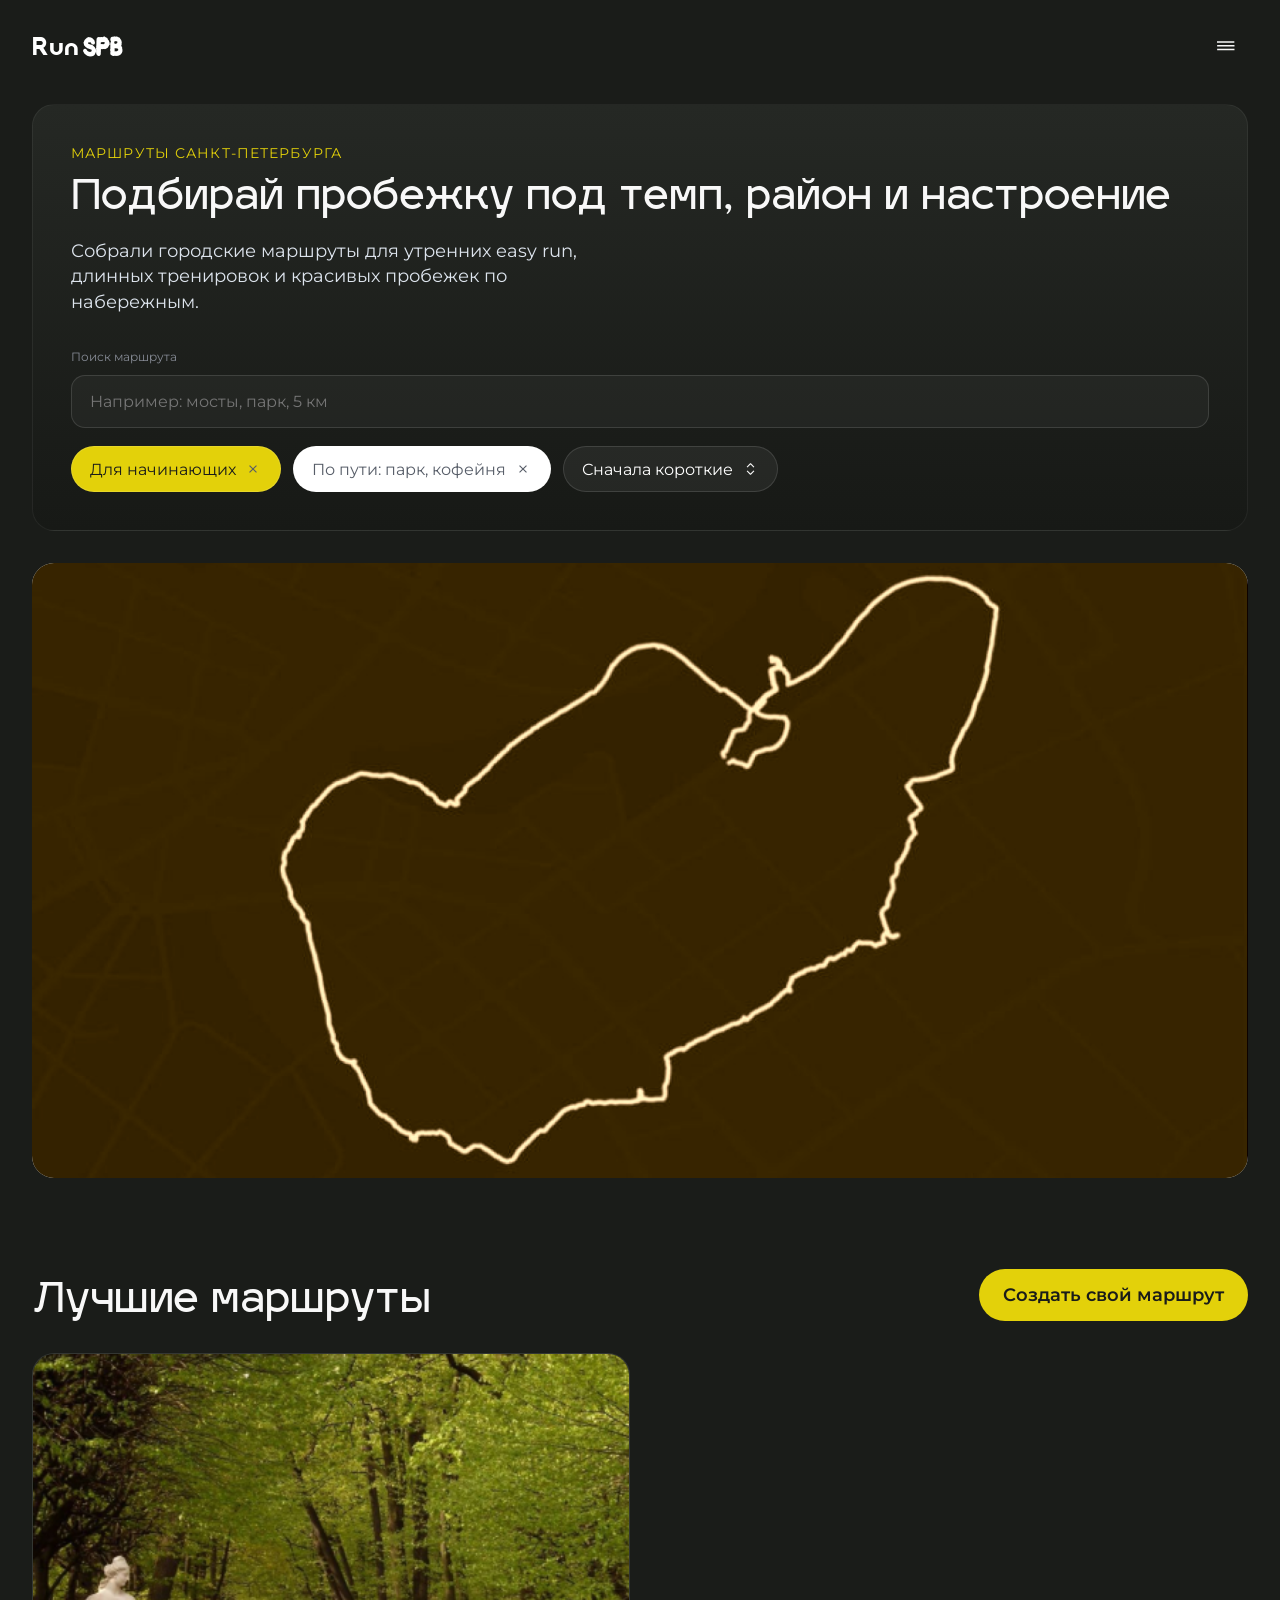
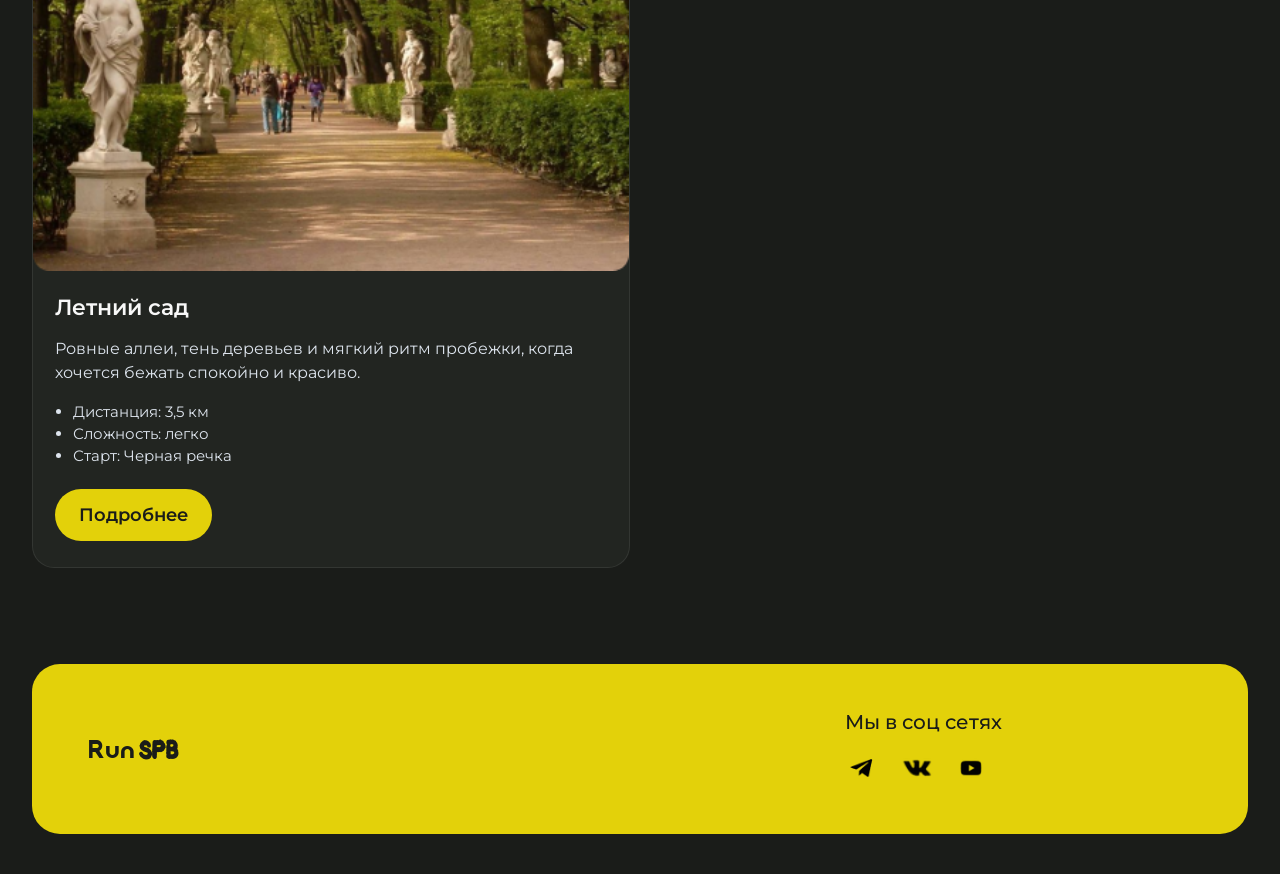
==== Маршрут/index.html @ f81e37ef "Initial static site setup" ====
﻿<!DOCTYPE html>
<html lang="ru">
<head>
  <meta charset="UTF-8">
  <meta http-equiv="X-UA-Compatible" content="IE=edge">
  <meta name="viewport" content="width=device-width, initial-scale=1.0">
  <link rel="stylesheet" href="./vars.css">
  <link rel="stylesheet" href="./style.css">
  <title>RunSPB - Маршруты</title>
</head>
<body>
  <div class="page-shell">
    <header class="site-header">
      <a class="brand brand-header" href="../Главная страница/page1.html" aria-label="На главную">
        <span class="brand-run">Run</span><span class="brand-spb">SPB</span>
      </a>

      <button class="burger-button" type="button" aria-label="Открыть меню" aria-expanded="false" aria-controls="mobile-menu">
        <img class="burger-icon" src="icon-burger0.svg" alt="">
      </button>

      <div class="mobile-menu" id="mobile-menu" hidden>
        <a class="mobile-menu-link" href="../Главная страница/page1.html">Главная</a>
        <a class="mobile-menu-link" href="../Страница входа/page2.html">Войти</a>
        <a class="mobile-menu-link mobile-menu-link-primary" href="../Страница входа/page2.html">Регистрация</a>
      </div>
    </header>

    <main class="page-content">
      <section class="hero">
        <div class="hero-card">
          <p class="hero-kicker">Маршруты Санкт-Петербурга</p>
          <h1 class="hero-title">Подбирай пробежку под темп, район и настроение</h1>
          <p class="hero-text">
            Собрали городские маршруты для утренних easy run, длинных тренировок и красивых пробежек по набережным.
          </p>

          <div class="filters-panel">
            <label class="search-field" for="route-search">
              <span class="search-label">Поиск маршрута</span>
              <input id="route-search" type="text" placeholder="Например: мосты, парк, 5 км">
            </label>

            <div class="filter-chip-list">
              <button class="filter-chip is-active" type="button" data-filter-group="distance" data-filter-value="short">
                Для начинающих
                <img class="chip-icon" src="icon-close-small1.svg" alt="">
              </button>
              <button class="filter-chip" type="button" data-filter-group="tag" data-filter-value="coffee">
                По пути: парк, кофейня
                <img class="chip-icon" src="icon-close-small0.svg" alt="">
              </button>
              <button class="sort-chip" type="button" id="sort-button">
                Сначала короткие
                <img class="sort-icon" src="icon-chevron-sort0.svg" alt="">
              </button>
            </div>
          </div>
        </div>

        <div class="hero-image-wrap">
          <img class="hero-image" src="image-380.png" alt="Маршрут на карте Санкт-Петербурга">
        </div>
      </section>

      <section class="routes-section" aria-labelledby="routes-title">
        <div class="section-head">
          <h2 class="section-title" id="routes-title">Лучшие маршруты</h2>
          <a class="create-route-button" href="../Страница входа/page2.html">Создать свой маршрут</a>
        </div>

        <div class="route-grid" id="route-grid">
          <article class="route-card" data-name="Мосты Северной Венеции" data-distance="10" data-distance-group="long" data-location="Петроградская" data-tag="bridges coffee sunrise" data-level="Повышенная">
            <img class="route-image" src="image-390.png" alt="Вид на мосты">
            <div class="route-body">
              <h3 class="route-name">Мосты Северной Венеции</h3>
              <p class="route-copy">Идеальный маршрут для бега с панорамами города, сменой рельефа и мостами как естественными интервалами.</p>
              <ul class="route-meta">
                <li>Дистанция: 10 км</li>
                <li>Сложность: повышенная</li>
                <li>Старт: Петроградская</li>
              </ul>
              <button class="route-button" type="button">Подробнее</button>
            </div>
          </article>

          <article class="route-card" data-name="Летний сад" data-distance="3.5" data-distance-group="short" data-location="Черная речка" data-tag="park coffee easy" data-level="Легко">
            <img class="route-image" src="image-400.png" alt="Аллея Летнего сада">
            <div class="route-body">
              <h3 class="route-name">Летний сад</h3>
              <p class="route-copy">Ровные аллеи, тень деревьев и мягкий ритм пробежки, когда хочется бежать спокойно и красиво.</p>
              <ul class="route-meta">
                <li>Дистанция: 3,5 км</li>
                <li>Сложность: легко</li>
                <li>Старт: Черная речка</li>
              </ul>
              <button class="route-button" type="button">Подробнее</button>
            </div>
          </article>

          <article class="route-card" data-name="Griboedov: от Спаса до Фонтанки" data-distance="7" data-distance-group="medium" data-location="Невский проспект" data-tag="city bridges architecture" data-level="Средняя">
            <img class="route-image" src="image-410.png" alt="Канал Грибоедова">
            <div class="route-body">
              <h3 class="route-name">Griboedov: от Спаса до Фонтанки</h3>
              <p class="route-copy">Динамичный городской бег вдоль канала, где почти на каждом повороте открывается новый архитектурный ракурс.</p>
              <ul class="route-meta">
                <li>Дистанция: 7 км</li>
                <li>Сложность: средняя</li>
                <li>Старт: Невский проспект</li>
              </ul>
              <button class="route-button" type="button">Подробнее</button>
            </div>
          </article>
        </div>

        <p class="empty-state" id="empty-state" hidden>Под эти фильтры маршрут пока не найден. Попробуй снять один из чипов.</p>
      </section>
    </main>

    <footer class="site-footer">
      <a class="brand brand-footer" href="../Главная страница/page1.html" aria-label="На главную">
        <span class="brand-run">Run</span><span class="brand-spb">SPB</span>
      </a>

      <div class="footer-social">
        <p class="footer-title">Мы в соц сетях</p>
        <div class="social-icons">
          <a class="social-link" href="https://t.me/" target="_blank" rel="noopener noreferrer" aria-label="Telegram">
            <img src="_81-e-9125-dfe-9-fe-6161-ba-1-aa-96-c-4876288-10.png" alt="">
          </a>
          <a class="social-link" href="https://vk.com/" target="_blank" rel="noopener noreferrer" aria-label="VK">
            <img src="f-74-dcd-9139-ebf-8-c-14-daf-235-cdf-026-c-7-c-10.png" alt="">
          </a>
          <a class="social-link" href="https://www.instagram.com/" target="_blank" rel="noopener noreferrer" aria-label="Instagram">
            <img src="image-10.png" alt="">
          </a>
        </div>
      </div>
    </footer>

    <div class="modal-overlay" id="modal-overlay" hidden></div>
    <section class="route-modal" id="route-modal" hidden aria-hidden="true" aria-labelledby="route-modal-title">
      <button class="modal-close" type="button" aria-label="Закрыть окно">&times;</button>
      <p class="modal-kicker">Детали маршрута</p>
      <h2 class="modal-title" id="route-modal-title">Маршрут</h2>
      <p class="modal-description" id="route-modal-description"></p>
      <ul class="modal-meta" id="route-modal-meta"></ul>
      <a class="modal-action" href="../Страница входа/page2.html">Сохранить маршрут в профиль</a>
    </section>
  </div>

  <script>
    const burgerButton = document.querySelector('.burger-button');
    const mobileMenu = document.getElementById('mobile-menu');
    const searchInput = document.getElementById('route-search');
    const filterChips = document.querySelectorAll('.filter-chip');
    const sortButton = document.getElementById('sort-button');
    const routeGrid = document.getElementById('route-grid');
    const routeCards = Array.from(document.querySelectorAll('.route-card'));
    const emptyState = document.getElementById('empty-state');
    const modalOverlay = document.getElementById('modal-overlay');
    const routeModal = document.getElementById('route-modal');
    const modalClose = document.querySelector('.modal-close');
    const modalTitle = document.getElementById('route-modal-title');
    const modalDescription = document.getElementById('route-modal-description');
    const modalMeta = document.getElementById('route-modal-meta');

    let sortAscending = true;

    function setMobileMenuState(isOpen) {
      burgerButton.setAttribute('aria-expanded', String(isOpen));
      mobileMenu.hidden = !isOpen;
      mobileMenu.classList.toggle('is-open', isOpen);
    }

    function applyFilters() {
      const query = searchInput.value.trim().toLowerCase();
      const activeFilters = Array.from(filterChips)
        .filter((chip) => chip.classList.contains('is-active'))
        .map((chip) => ({
          group: chip.dataset.filterGroup,
          value: chip.dataset.filterValue
        }));

      let visibleCount = 0;

      routeCards.forEach((card) => {
        const haystack = [
          card.dataset.name,
          card.dataset.location,
          card.dataset.tag,
          card.querySelector('.route-copy').textContent
        ].join(' ').toLowerCase();

        const matchesQuery = !query || haystack.includes(query);
        const matchesFilters = activeFilters.every((filter) => {
          if (filter.group === 'distance') {
            return card.dataset.distanceGroup === filter.value;
          }
          if (filter.group === 'tag') {
            return card.dataset.tag.includes(filter.value);
          }
          return true;
        });

        const isVisible = matchesQuery && matchesFilters;
        card.hidden = !isVisible;
        if (isVisible) visibleCount += 1;
      });

      emptyState.hidden = visibleCount !== 0;
    }

    function sortRoutes() {
      const sortedCards = routeCards
        .slice()
        .sort((a, b) => sortAscending
          ? Number(a.dataset.distance) - Number(b.dataset.distance)
          : Number(b.dataset.distance) - Number(a.dataset.distance));

      sortedCards.forEach((card) => routeGrid.appendChild(card));
      sortButton.firstChild.textContent = sortAscending ? 'Сначала длинные ' : 'Сначала короткие ';
      sortAscending = !sortAscending;
    }

    function openModal(card) {
      modalTitle.textContent = card.dataset.name;
      modalDescription.textContent = card.querySelector('.route-copy').textContent;
      modalMeta.innerHTML = '';

      [
        `Дистанция: ${card.dataset.distance} км`,
        `Сложность: ${card.dataset.level}`,
        `Старт: ${card.dataset.location}`
      ].forEach((text) => {
        const item = document.createElement('li');
        item.textContent = text;
        modalMeta.appendChild(item);
      });

      routeModal.hidden = false;
      routeModal.setAttribute('aria-hidden', 'false');
      modalOverlay.hidden = false;
      document.body.classList.add('modal-open');
    }

    function closeModal() {
      routeModal.hidden = true;
      routeModal.setAttribute('aria-hidden', 'true');
      modalOverlay.hidden = true;
      document.body.classList.remove('modal-open');
    }

    searchInput.addEventListener('input', applyFilters);

    filterChips.forEach((chip) => {
      chip.addEventListener('click', () => {
        chip.classList.toggle('is-active');
        applyFilters();
      });
    });

    sortButton.addEventListener('click', sortRoutes);

    routeCards.forEach((card) => {
      card.querySelector('.route-button').addEventListener('click', () => openModal(card));
    });

    modalClose.addEventListener('click', closeModal);
    modalOverlay.addEventListener('click', closeModal);

    burgerButton.addEventListener('click', () => {
      const isOpen = burgerButton.getAttribute('aria-expanded') === 'true';
      setMobileMenuState(!isOpen);
    });

    mobileMenu.querySelectorAll('a').forEach((link) => {
      link.addEventListener('click', () => setMobileMenuState(false));
    });

    document.addEventListener('keydown', (event) => {
      if (event.key === 'Escape') {
        closeModal();
        setMobileMenuState(false);
      }
    });

    applyFilters();
  </script>
</body>
</html>
---- Маршрут/vars.css ----
/* Figma Styles of your File */
@import url('https://fonts.googleapis.com/css2?family=Montserrat:wght@400;500;600&display=swap');
@import url('https://fonts.googleapis.com/css2?family=Roboto:wght@400&display=swap');
@font-face {
    font-family: 'IgraSans-Regular';
    src: url('fonts/IgraSans-Regular.otf') format('opentype');
    font-weight: 400;
    font-style: normal;
}
@font-face {
    font-family: 'StampRspkOne-Bold';
    src: url('fonts/StampRspkOne-Bold.otf') format('opentype');
    font-weight: 700;
    font-style: normal;
}
@font-face {
    font-family: 'Montserrat-Regular';
    src: url('fonts/Montserrat-Regular.ttf') format('truetype');
    font-weight: 400;
    font-style: normal;
}
@font-face {
    font-family: 'Roboto-Regular';
    src: url('fonts/Roboto-Regular.ttf') format('truetype');
    font-weight: 400;
    font-style: normal;
}
@font-face {
    font-family: 'Wattauchimma-Regular';
    src: url('fonts/Wattauchimma-Regular.ttf') format('truetype');
    font-weight: 400;
    font-style: normal;
}

@font-face {
    font-family: 'Montserrat-Medium';
    src: url('fonts/Montserrat-Medium.ttf') format('truetype');
    font-weight: 500;
    font-style: normal;
}

@font-face {
    font-family: 'Montserrat-SemiBold';
    src: url('fonts/Montserrat-SemiBold.ttf') format('truetype');
    font-weight: 600;
    font-style: normal;
}

:root {
  /* Colors */
  --black-100: #1a1c19;
  --black-70: #575d68;
  --black-50: #868b95;
  --black-30: #b8b9c0;
  --black-10: #e7e7e9;
  --black-5: #f3f3f4;
  --black-3: #f8f8f8;
  --yellow-1: #ad9f07;
  --yellow-2: #fdeb26;
  --yellow-3: #f8e72e;
  --yellow-4-main: #e3d10a;
  --yellow-5: #eadc3b;
  --yellow-6: #ddd479;
  --yellow-7: #f4f0c7;
  --system-error: #b21414;
  --system-warning: #eb7200;
  --system-success: #306918;

  /* Fonts */
  --h1-web-font-family: IgraSans-Regular, sans-serif;
  --h1-web-font-size: 60px;
  --h1-web-line-height: 60px;
  --h1-web-font-weight: 400;
  --h1-web-font-style: normal;
  --h2-web-font-family: IgraSans-Regular, sans-serif;
  --h2-web-font-size: 40px;
  --h2-web-line-height: 44px;
  --h2-web-font-weight: 400;
  --h2-web-font-style: normal;
  --h3-web-font-family: IgraSans-Regular, sans-serif;
  --h3-web-font-size: 28px;
  --h3-web-line-height: 36px;
  --h3-web-font-weight: 400;
  --h3-web-font-style: normal;
  --text-large-web-font-family: Montserrat-SemiBold, sans-serif;
  --text-large-web-font-size: 18px;
  --text-large-web-line-height: 28px;
  --text-large-web-font-weight: 600;
  --text-large-web-font-style: normal;
  --text-medium-web-font-family: Montserrat-Medium, sans-serif;
  --text-medium-web-font-size: 16px;
  --text-medium-web-line-height: 24px;
  --text-medium-web-font-weight: 500;
  --text-medium-web-font-style: normal;
  --text-small-web-font-family: Montserrat-Regular, sans-serif;
  --text-small-web-font-size: 14px;
  --text-small-web-line-height: 20px;
  --text-small-web-font-weight: 400;
  --text-small-web-font-style: normal;

  /* Effects */
}
/* Figma Color Variables of your File */
---- Маршрут/style.css ----
﻿html {
  scroll-behavior: smooth;
}

* {
  box-sizing: border-box;
}

body {
  margin: 0;
  background: #1a1c19;
  color: #f8f8f8;
  font-family: "Montserrat", sans-serif;
}

a {
  color: inherit;
  text-decoration: none;
}

button,
input {
  font: inherit;
}

button {
  border: 0;
  background: none;
  cursor: pointer;
}

.page-shell {
  min-height: 100vh;
  padding: clamp(18px, 2vw, 24px) clamp(16px, 2.5vw, 32px) clamp(30px, 4vw, 40px);
}

.site-header,
.site-footer {
  max-width: 1300px;
  margin: 0 auto;
}

.site-header {
  position: relative;
  display: flex;
  flex-wrap: wrap;
  align-items: center;
  justify-content: space-between;
  gap: 24px;
}

.brand {
  display: inline-flex;
  align-items: baseline;
  gap: 4px;
  white-space: nowrap;
}

.brand-run {
  font-family: "Wattauchimma-Regular", sans-serif;
  font-size: clamp(30px, 2.2vw, 38px);
}

.brand-spb {
  font-family: "StampRspkOne-Bold", sans-serif;
  font-size: clamp(24px, 1.8vw, 30px);
  font-weight: 700;
}

.brand-header {
  color: #ffffff;
}

.brand-footer {
  color: #1a1c19;
}

.burger-button {
  display: inline-flex;
  width: 44px;
  height: 44px;
  align-items: center;
  justify-content: center;
  margin-left: auto;
}

.burger-icon {
  width: 18px;
  height: 10px;
}

.mobile-menu {
  position: absolute;
  top: 56px;
  right: 0;
  width: 240px;
  padding: 16px;
  border-radius: 18px;
  background: rgba(26, 28, 25, 0.96);
  border: 1px solid rgba(227, 209, 10, 0.25);
  display: flex;
  flex-direction: column;
  gap: 10px;
  z-index: 10;
}

.mobile-menu[hidden] {
  display: none !important;
}

.mobile-menu.is-open {
  display: flex;
}

.mobile-menu-link {
  padding: 10px 12px;
  border-radius: 10px;
}

.mobile-menu-link:hover,
.mobile-menu-link:focus-visible {
  background: rgba(227, 209, 10, 0.15);
}

.mobile-menu-link-primary {
  background: #e3d10a;
  color: #1a1c19;
}

.page-content {
  max-width: 1300px;
  margin: 48px auto 0;
}

.hero {
  display: grid;
  grid-template-columns: 1.05fr 0.95fr;
  gap: 32px;
  align-items: stretch;
}

.hero-card,
.hero-image-wrap,
.route-card,
.route-modal {
  border-radius: 22px;
  min-width: 0;
}

.hero-card {
  padding: 38px;
  background: linear-gradient(180deg, #252824 0%, #171916 100%);
  border: 1px solid rgba(255, 255, 255, 0.06);
}

.hero-kicker,
.modal-kicker {
  margin: 0;
  color: #e3d10a;
  font-size: 14px;
  line-height: 20px;
  letter-spacing: 0.08em;
  text-transform: uppercase;
}

.hero-title,
.section-title,
.modal-title {
  margin: 14px 0 0;
  font-family: "IgraSans-Regular", sans-serif;
  font-size: clamp(34px, 3.2vw, 44px);
  line-height: clamp(38px, 3.4vw, 48px);
  font-weight: 400;
  max-width: 100%;
}

.hero-text {
  margin: 18px 0 0;
  max-width: 560px;
  color: #dde4ed;
  font-size: clamp(16px, 1.5vw, 18px);
  line-height: clamp(24px, 2vw, 28px);
  overflow-wrap: anywhere;
}

.filters-panel {
  margin-top: 34px;
}

.search-field {
  display: block;
}

.search-label {
  display: block;
  margin-bottom: 10px;
  color: #868b95;
  font-size: 12px;
  line-height: 16px;
}

.search-field input {
  width: 100%;
  padding: 16px 18px;
  border-radius: 14px;
  border: 1px solid rgba(255, 255, 255, 0.12);
  background: rgba(255, 255, 255, 0.04);
  color: #ffffff;
  outline: none;
}

.search-field input:focus {
  border-color: #e3d10a;
}

.filter-chip-list {
  display: flex;
  flex-wrap: wrap;
  gap: 12px;
  margin-top: 18px;
}

.filter-chip,
.sort-chip,
.route-button,
.create-route-button,
.modal-action {
  display: inline-flex;
  align-items: center;
  justify-content: center;
  gap: 8px;
  transition: transform 0.2s ease, box-shadow 0.2s ease, background 0.2s ease;
}

.filter-chip,
.sort-chip {
  min-height: 46px;
  padding: 10px 18px;
  border-radius: 999px;
  border: 1px solid rgba(255, 255, 255, 0.12);
  background: #ffffff;
  color: #575d68;
}

.filter-chip.is-active {
  background: #e3d10a;
  color: #1a1c19;
}

.sort-chip {
  background: rgba(255, 255, 255, 0.06);
  color: #ffffff;
}

.chip-icon,
.sort-icon {
  width: 18px;
  height: 18px;
  object-fit: contain;
}

.hero-image-wrap {
  overflow: hidden;
  min-height: 100%;
  background: #edf1f6;
}

.hero-image {
  width: 100%;
  height: 100%;
  object-fit: cover;
  display: block;
}

.routes-section {
  margin-top: 88px;
}

.section-head {
  display: flex;
  align-items: center;
  justify-content: space-between;
  gap: 24px;
}

.create-route-button,
.route-button,
.modal-action {
  min-height: 52px;
  padding: 12px 24px;
  border-radius: 999px;
  background: #e3d10a;
  color: #1a1c19;
  font-size: 18px;
  line-height: 28px;
  font-weight: 600;
}

.route-grid {
  display: grid;
  grid-template-columns: repeat(3, minmax(0, 1fr));
  gap: 20px;
  margin-top: 30px;
}

.route-card {
  overflow: hidden;
  background: #222521;
  border: 1px solid rgba(255, 255, 255, 0.08);
}

.route-image {
  width: 100%;
  aspect-ratio: 420 / 364;
  object-fit: cover;
  display: block;
}

.route-body {
  padding: 22px 22px 26px;
}

.route-name {
  margin: 0;
  font-size: 22px;
  line-height: 30px;
  font-weight: 600;
}

.route-copy {
  margin: 14px 0 0;
  color: #dde4ed;
  font-size: 16px;
  line-height: 24px;
}

.route-meta,
.modal-meta {
  margin: 16px 0 0;
  padding-left: 18px;
  color: #dde4ed;
  font-size: 15px;
  line-height: 22px;
}

.route-button {
  margin-top: 22px;
}

.empty-state {
  margin-top: 22px;
  color: #dde4ed;
}

.site-footer {
  display: grid;
  grid-template-columns: minmax(180px, 1fr) minmax(260px, 1fr);
  gap: 28px;
  align-items: center;
  margin-top: 96px;
  padding: 44px 56px;
  border-radius: 28px;
  background: #e3d10a;
  color: #1a1c19;
}

.footer-social {
  display: flex;
  flex-direction: column;
  gap: 14px;
  justify-self: center;
}

.footer-title {
  margin: 0;
  font-size: 20px;
  line-height: 28px;
  font-weight: 500;
}

.footer-link {
  font-size: 14px;
  line-height: 20px;
}

.social-icons {
  display: flex;
  gap: 18px;
}

.social-link img {
  width: 36px;
  height: 36px;
  object-fit: contain;
}

.modal-overlay {
  position: fixed;
  inset: 0;
  background: rgba(0, 0, 0, 0.62);
  z-index: 20;
}

.route-modal {
  position: fixed;
  top: 50%;
  left: 50%;
  z-index: 21;
  width: min(520px, calc(100vw - 32px));
  padding: 28px;
  transform: translate(-50%, -50%);
  background: #edf1f6;
  color: #1a1c19;
}

.modal-close {
  position: absolute;
  top: 14px;
  right: 16px;
  font-size: 30px;
  color: #1a1c19;
}

.modal-description {
  margin: 16px 0 0;
  color: #3b4038;
  font-size: 16px;
  line-height: 24px;
}

.modal-meta {
  color: #1a1c19;
}

.modal-action {
  margin-top: 20px;
}

.filter-chip:hover,
.filter-chip:focus-visible,
.sort-chip:hover,
.sort-chip:focus-visible,
.route-button:hover,
.route-button:focus-visible,
.create-route-button:hover,
.create-route-button:focus-visible,
.modal-action:hover,
.modal-action:focus-visible {
  transform: translateY(-2px);
  box-shadow: 0 12px 26px rgba(227, 209, 10, 0.22);
}

.modal-open {
  overflow: hidden;
}

@media (max-width: 1100px) {
  .burger-button {
    display: inline-flex;
  }

  .hero,
  .route-grid,
  .site-footer {
    grid-template-columns: 1fr;
  }

  .section-head {
    align-items: flex-start;
    flex-direction: column;
  }
}

@media (max-width: 1280px) {
  .page-content {
    margin-top: 36px;
  }

  .hero {
    grid-template-columns: 1fr;
  }

  .route-grid {
    grid-template-columns: repeat(2, minmax(0, 1fr));
  }
}

@media (max-width: 700px) {
  .page-shell {
    padding: 18px 16px 30px;
  }

  .site-header {
    gap: 12px;
  }

  .hero-card,
  .site-footer,
  .route-body,
  .route-modal {
    padding-left: 18px;
    padding-right: 18px;
  }

  .footer-social {
    justify-self: start;
  }

  .hero-title,
  .section-title,
  .modal-title {
    font-size: 34px;
    line-height: 38px;
  }

  .hero-text {
    font-size: 16px;
    line-height: 24px;
  }

  .filter-chip-list {
    flex-direction: column;
    align-items: stretch;
  }

  .filter-chip,
  .sort-chip,
  .create-route-button,
  .route-button,
  .modal-action {
    width: 100%;
  }

  .route-grid {
    grid-template-columns: 1fr;
    gap: 16px;
  }

  .route-name {
    font-size: 20px;
    line-height: 26px;
  }

  .route-copy,
  .route-meta,
  .modal-description,
  .modal-meta {
    font-size: 15px;
    line-height: 22px;
  }

  .mobile-menu {
    width: min(240px, calc(100vw - 32px));
  }
}

@media (max-width: 480px) {
  .hero-title,
  .hero-text {
    max-width: 100%;
    word-break: break-word;
  }

  .page-shell {
    padding: 14px 12px 24px;
  }

  .hero-card,
  .site-footer,
  .route-body,
  .route-modal {
    padding-left: 16px;
    padding-right: 16px;
  }

  .page-content {
    margin-top: 28px;
  }

  .hero {
    gap: 20px;
  }

  .hero-title,
  .section-title,
  .modal-title {
    font-size: 28px;
    line-height: 32px;
    overflow-wrap: anywhere;
  }

  .hero-text,
  .route-copy,
  .route-meta,
  .modal-description,
  .modal-meta {
    font-size: 14px;
    line-height: 20px;
  }

  .route-name {
    font-size: 18px;
    line-height: 24px;
  }

  .filter-chip,
  .sort-chip,
  .create-route-button,
  .route-button,
  .modal-action {
    min-height: 48px;
    padding-left: 16px;
    padding-right: 16px;
    font-size: 16px;
    line-height: 24px;
  }

  .mobile-menu {
    top: 52px;
    width: min(220px, calc(100vw - 24px));
  }
}
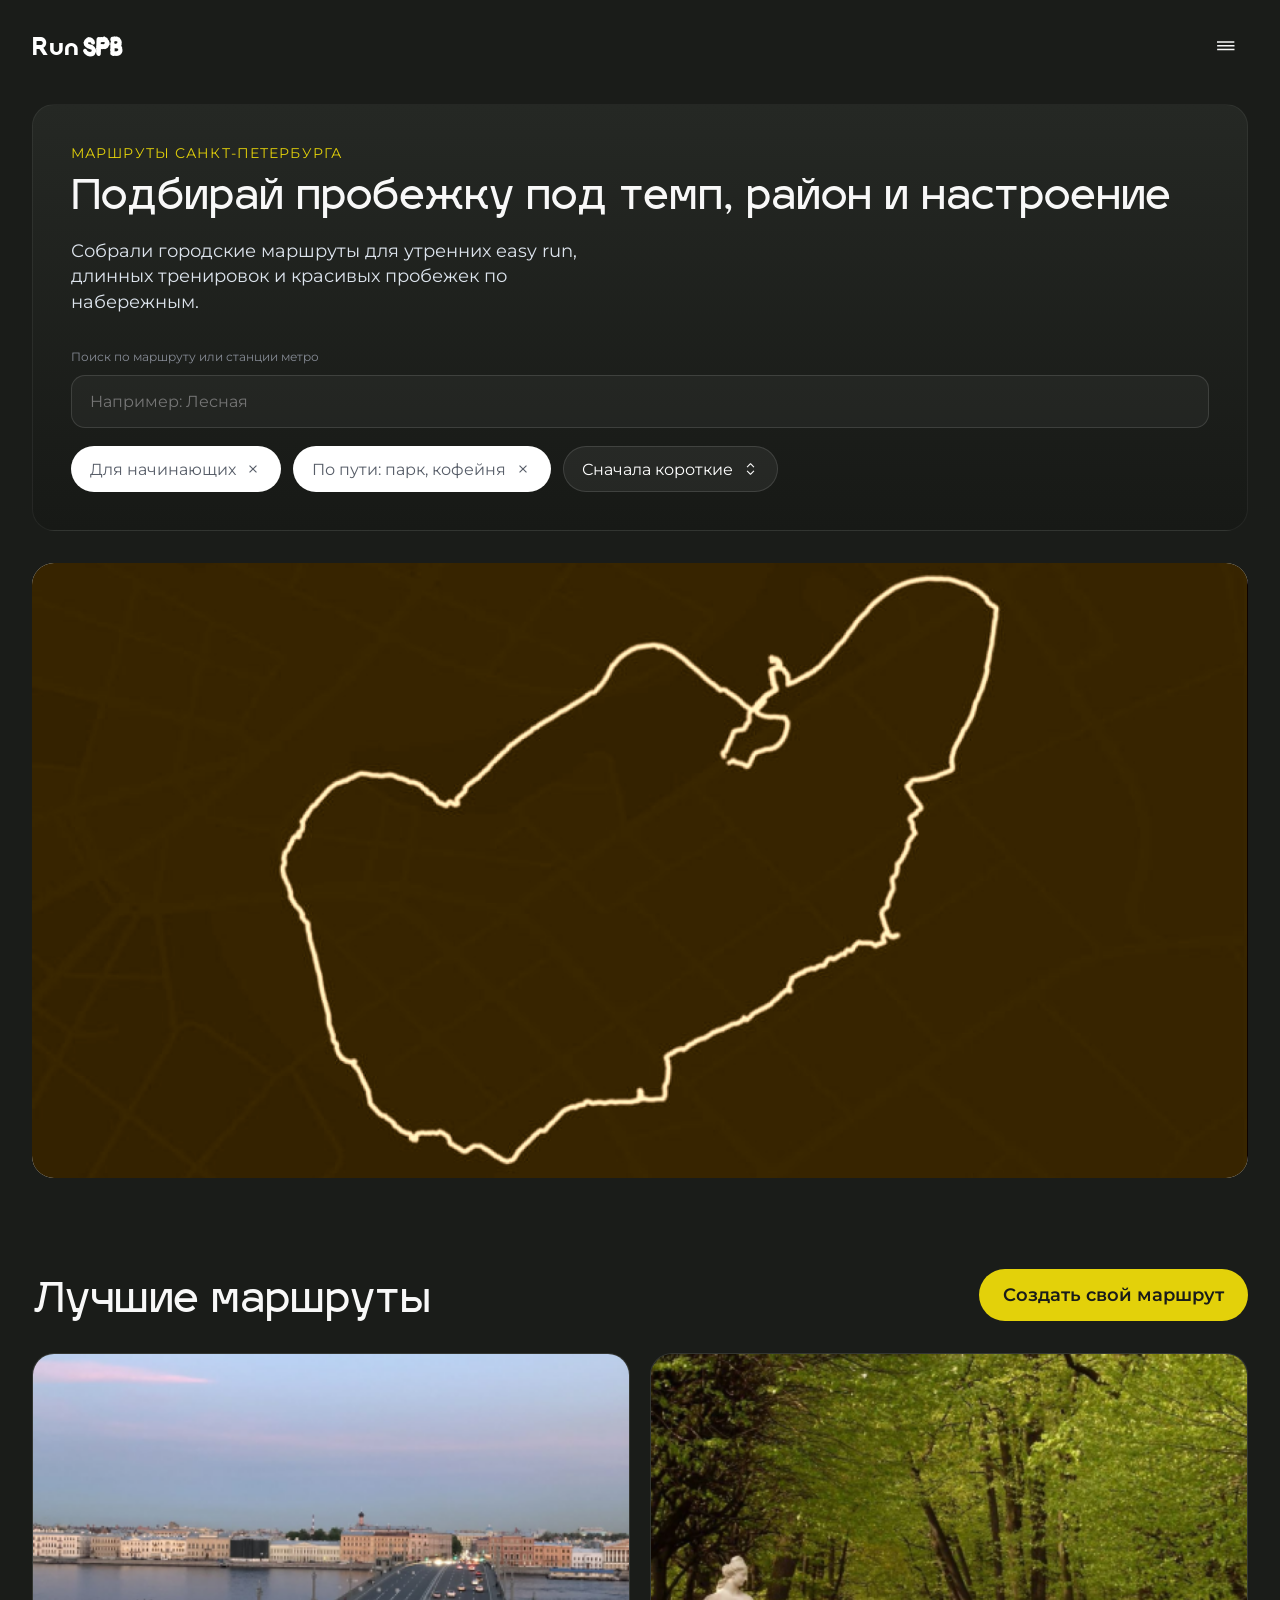
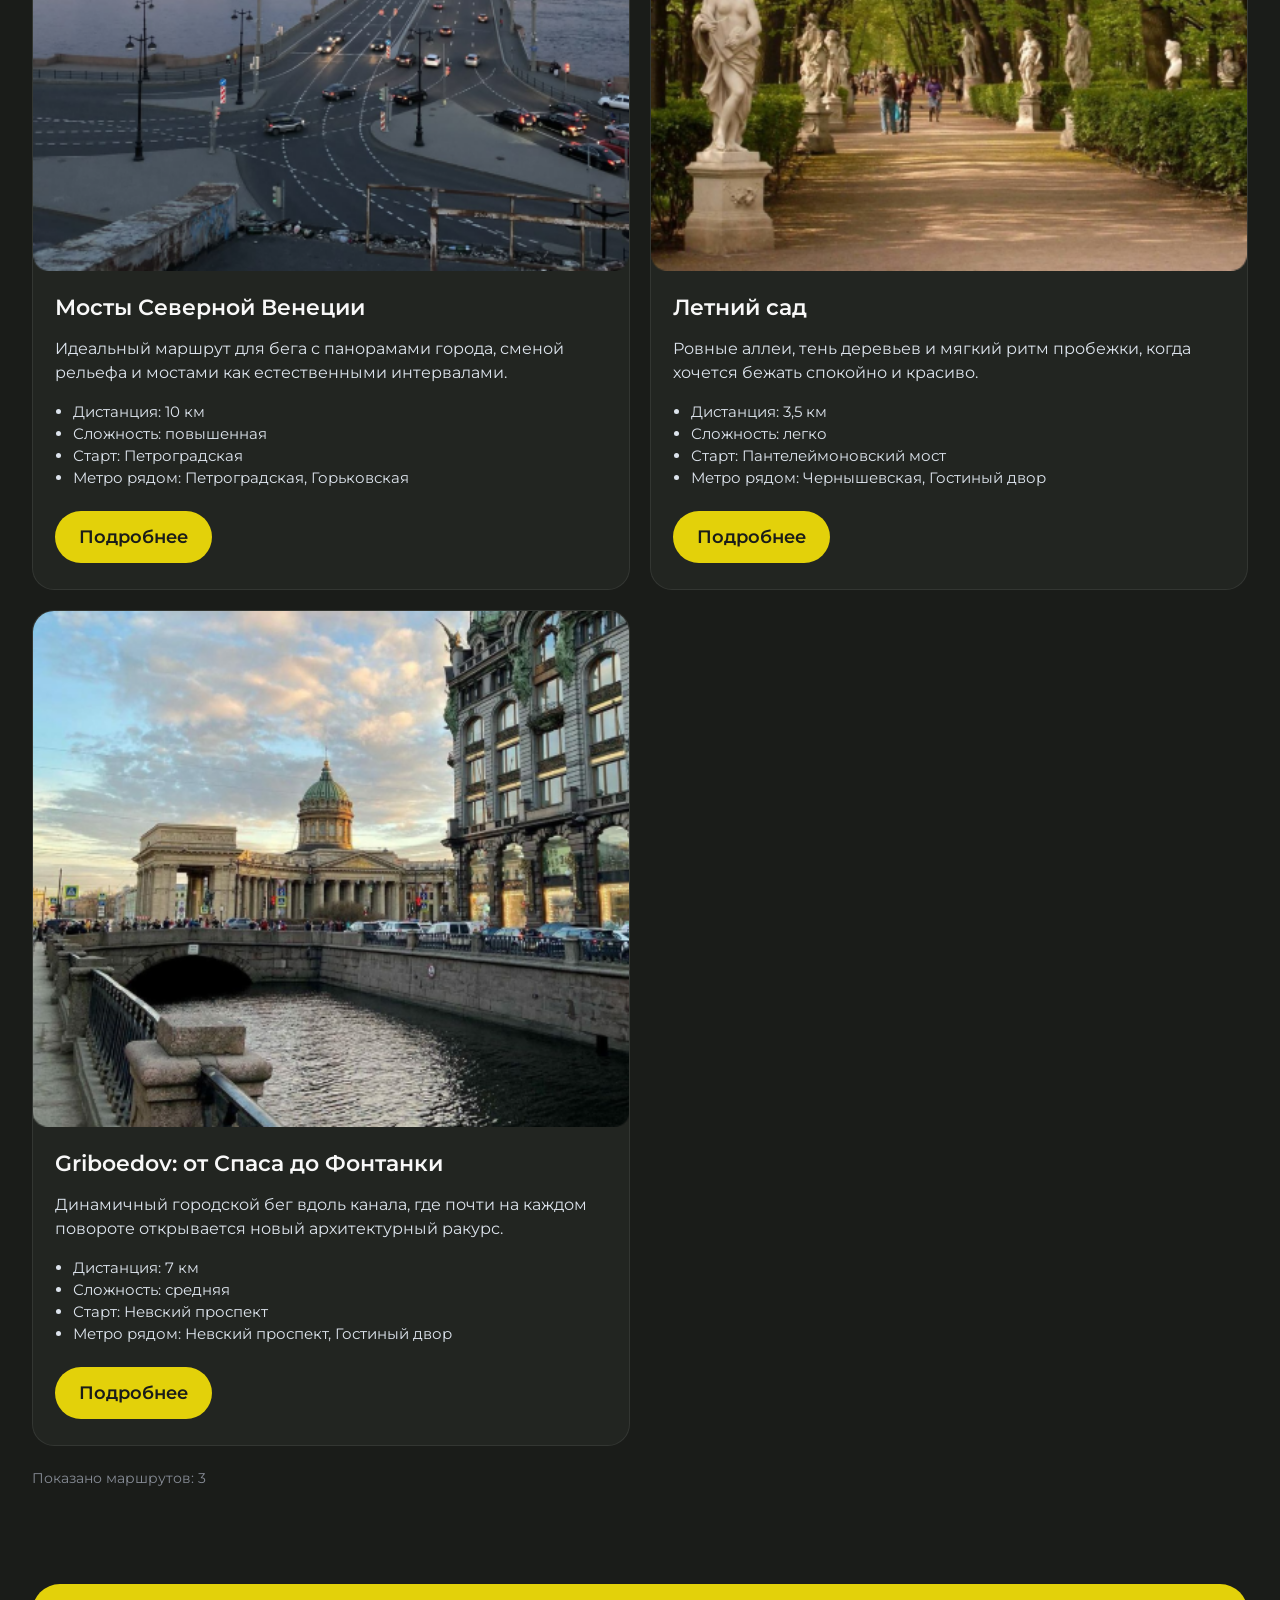
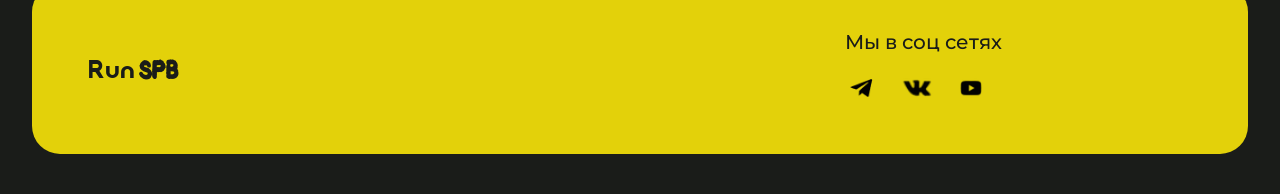
==== commit 4008bb6f: "Add metro search and mobile-ready user profile" ====
--- a/Маршрут/index.html
+++ b/Маршрут/index.html
@@ -13,8 +13,8 @@
     <header class="site-header">
       <a class="brand brand-header" href="../Главная страница/page1.html" aria-label="На главную">
         <span class="brand-run">Run</span><span class="brand-spb">SPB</span>
-      </a>
-
+      </a>
+
       <button class="burger-button" type="button" aria-label="Открыть меню" aria-expanded="false" aria-controls="mobile-menu">
         <img class="burger-icon" src="icon-burger0.svg" alt="">
       </button>
@@ -37,12 +37,12 @@
 
           <div class="filters-panel">
             <label class="search-field" for="route-search">
-              <span class="search-label">Поиск маршрута</span>
-              <input id="route-search" type="text" placeholder="Например: мосты, парк, 5 км">
+              <span class="search-label">Поиск по маршруту или станции метро</span>
+              <input id="route-search" type="text" placeholder="Например: Лесная">
             </label>
 
             <div class="filter-chip-list">
-              <button class="filter-chip is-active" type="button" data-filter-group="distance" data-filter-value="short">
+              <button class="filter-chip" type="button" data-filter-group="distance" data-filter-value="short">
                 Для начинающих
                 <img class="chip-icon" src="icon-close-small1.svg" alt="">
               </button>
@@ -70,7 +70,7 @@
         </div>
 
         <div class="route-grid" id="route-grid">
-          <article class="route-card" data-name="Мосты Северной Венеции" data-distance="10" data-distance-group="long" data-location="Петроградская" data-tag="bridges coffee sunrise" data-level="Повышенная">
+          <article class="route-card" data-route-id="bridges-north-venice" data-name="Мосты Северной Венеции" data-distance="10" data-distance-group="long" data-location="Петроградская" data-metro="Петроградская Горьковская Спортивная" data-tag="bridges coffee sunrise" data-level="Повышенная">
             <img class="route-image" src="image-390.png" alt="Вид на мосты">
             <div class="route-body">
               <h3 class="route-name">Мосты Северной Венеции</h3>
@@ -79,12 +79,13 @@
                 <li>Дистанция: 10 км</li>
                 <li>Сложность: повышенная</li>
                 <li>Старт: Петроградская</li>
+                <li>Метро рядом: Петроградская, Горьковская</li>
               </ul>
               <button class="route-button" type="button">Подробнее</button>
             </div>
           </article>
 
-          <article class="route-card" data-name="Летний сад" data-distance="3.5" data-distance-group="short" data-location="Черная речка" data-tag="park coffee easy" data-level="Легко">
+          <article class="route-card" data-route-id="summer-garden" data-name="Летний сад" data-distance="3.5" data-distance-group="short" data-location="Пантелеймоновский мост" data-metro="Чернышевская Гостиный двор Невский проспект" data-tag="park coffee easy" data-level="Легко">
             <img class="route-image" src="image-400.png" alt="Аллея Летнего сада">
             <div class="route-body">
               <h3 class="route-name">Летний сад</h3>
@@ -92,13 +93,14 @@
               <ul class="route-meta">
                 <li>Дистанция: 3,5 км</li>
                 <li>Сложность: легко</li>
-                <li>Старт: Черная речка</li>
+                <li>Старт: Пантелеймоновский мост</li>
+                <li>Метро рядом: Чернышевская, Гостиный двор</li>
               </ul>
               <button class="route-button" type="button">Подробнее</button>
             </div>
           </article>
 
-          <article class="route-card" data-name="Griboedov: от Спаса до Фонтанки" data-distance="7" data-distance-group="medium" data-location="Невский проспект" data-tag="city bridges architecture" data-level="Средняя">
+          <article class="route-card" data-route-id="griboedov-route" data-name="Griboedov: от Спаса до Фонтанки" data-distance="7" data-distance-group="medium" data-location="Невский проспект" data-metro="Невский проспект Гостиный двор Сенная площадь" data-tag="city bridges architecture" data-level="Средняя">
             <img class="route-image" src="image-410.png" alt="Канал Грибоедова">
             <div class="route-body">
               <h3 class="route-name">Griboedov: от Спаса до Фонтанки</h3>
@@ -107,13 +109,15 @@
                 <li>Дистанция: 7 км</li>
                 <li>Сложность: средняя</li>
                 <li>Старт: Невский проспект</li>
+                <li>Метро рядом: Невский проспект, Гостиный двор</li>
               </ul>
               <button class="route-button" type="button">Подробнее</button>
             </div>
           </article>
         </div>
 
-        <p class="empty-state" id="empty-state" hidden>Под эти фильтры маршрут пока не найден. Попробуй снять один из чипов.</p>
+        <p class="results-state" id="results-state">Показано маршрутов: 3</p>
+        <p class="empty-state" id="empty-state" hidden>По вашему запросу ничего не найдено.</p>
       </section>
     </main>
 
@@ -145,11 +149,13 @@
       <h2 class="modal-title" id="route-modal-title">Маршрут</h2>
       <p class="modal-description" id="route-modal-description"></p>
       <ul class="modal-meta" id="route-modal-meta"></ul>
-      <a class="modal-action" href="../Страница входа/page2.html">Сохранить маршрут в профиль</a>
+      <button class="modal-action" id="save-route-button" type="button">Сохранить маршрут в профиль</button>
+      <a class="modal-secondary-action" href="../Профиль/profile.html">Открыть профиль</a>
     </section>
   </div>
 
   <script>
+    const PROFILE_STORAGE_KEY = 'runspb-user-profile';
     const burgerButton = document.querySelector('.burger-button');
     const mobileMenu = document.getElementById('mobile-menu');
     const searchInput = document.getElementById('route-search');
@@ -157,6 +163,7 @@
     const sortButton = document.getElementById('sort-button');
     const routeGrid = document.getElementById('route-grid');
     const routeCards = Array.from(document.querySelectorAll('.route-card'));
+    const resultsState = document.getElementById('results-state');
     const emptyState = document.getElementById('empty-state');
     const modalOverlay = document.getElementById('modal-overlay');
     const routeModal = document.getElementById('route-modal');
@@ -164,8 +171,39 @@
     const modalTitle = document.getElementById('route-modal-title');
     const modalDescription = document.getElementById('route-modal-description');
     const modalMeta = document.getElementById('route-modal-meta');
+    const saveRouteButton = document.getElementById('save-route-button');
 
     let sortAscending = true;
+    let activeRouteCard = null;
+
+    function readProfile() {
+      try {
+        const rawProfile = localStorage.getItem(PROFILE_STORAGE_KEY);
+        return rawProfile ? JSON.parse(rawProfile) : null;
+      } catch (error) {
+        return null;
+      }
+    }
+
+    function saveProfile(profile) {
+      localStorage.setItem(PROFILE_STORAGE_KEY, JSON.stringify(profile));
+    }
+
+    function getResultsLabel(count, query) {
+      if (count === 0) {
+        return query
+          ? `По запросу «${query}» ничего не найдено`
+          : 'По вашему запросу ничего не найдено';
+      }
+
+      if (query) {
+        return count === 1
+          ? `По запросу «${query}» найден 1 маршрут`
+          : `По запросу «${query}» найдено маршрутов: ${count}`;
+      }
+
+      return `Показано маршрутов: ${count}`;
+    }
 
     function setMobileMenuState(isOpen) {
       burgerButton.setAttribute('aria-expanded', String(isOpen));
@@ -188,6 +226,7 @@
         const haystack = [
           card.dataset.name,
           card.dataset.location,
+          card.dataset.metro,
           card.dataset.tag,
           card.querySelector('.route-copy').textContent
         ].join(' ').toLowerCase();
@@ -208,7 +247,12 @@
         if (isVisible) visibleCount += 1;
       });
 
+      emptyState.textContent = query
+        ? 'По вашему запросу ничего не найдено.'
+        : 'Под такие фильтры маршруты пока не найдены.';
       emptyState.hidden = visibleCount !== 0;
+      resultsState.textContent = getResultsLabel(visibleCount, searchInput.value.trim());
+      resultsState.hidden = visibleCount === 0;
     }
 
     function sortRoutes() {
@@ -224,14 +268,22 @@
     }
 
     function openModal(card) {
+      activeRouteCard = card;
+      const profile = readProfile();
+      const savedRoutes = profile && Array.isArray(profile.savedRoutes) ? profile.savedRoutes : [];
+
       modalTitle.textContent = card.dataset.name;
       modalDescription.textContent = card.querySelector('.route-copy').textContent;
       modalMeta.innerHTML = '';
+      saveRouteButton.textContent = savedRoutes.some((route) => route.id === card.dataset.routeId)
+        ? 'Маршрут уже в профиле'
+        : 'Сохранить маршрут в профиль';
 
       [
         `Дистанция: ${card.dataset.distance} км`,
         `Сложность: ${card.dataset.level}`,
-        `Старт: ${card.dataset.location}`
+        `Старт: ${card.dataset.location}`,
+        `Метро рядом: ${card.dataset.metro}`
       ].forEach((text) => {
         const item = document.createElement('li');
         item.textContent = text;
@@ -245,10 +297,41 @@
     }
 
     function closeModal() {
+      activeRouteCard = null;
       routeModal.hidden = true;
       routeModal.setAttribute('aria-hidden', 'true');
       modalOverlay.hidden = true;
       document.body.classList.remove('modal-open');
+    }
+
+    function saveRouteToProfile() {
+      if (!activeRouteCard) {
+        return;
+      }
+
+      const profile = readProfile();
+      if (!profile) {
+        window.location.href = '../Страница входа/page2.html';
+        return;
+      }
+
+      const savedRoutes = Array.isArray(profile.savedRoutes) ? profile.savedRoutes : [];
+      const routeId = activeRouteCard.dataset.routeId;
+
+      if (!savedRoutes.some((route) => route.id === routeId)) {
+        savedRoutes.push({
+          id: routeId,
+          name: activeRouteCard.dataset.name,
+          distance: activeRouteCard.dataset.distance,
+          level: activeRouteCard.dataset.level,
+          location: activeRouteCard.dataset.location,
+          metro: activeRouteCard.dataset.metro
+        });
+      }
+
+      profile.savedRoutes = savedRoutes;
+      saveProfile(profile);
+      saveRouteButton.textContent = 'Маршрут сохранён';
     }
 
     searchInput.addEventListener('input', applyFilters);
@@ -268,6 +351,7 @@
 
     modalClose.addEventListener('click', closeModal);
     modalOverlay.addEventListener('click', closeModal);
+    saveRouteButton.addEventListener('click', saveRouteToProfile);
 
     burgerButton.addEventListener('click', () => {
       const isOpen = burgerButton.getAttribute('aria-expanded') === 'true';
@@ -289,5 +373,5 @@
   </script>
 </body>
 </html>
-
-
+
+
--- a/Маршрут/style.css
+++ b/Маршрут/style.css
@@ -349,7 +349,18 @@
 
 .empty-state {
   margin-top: 22px;
+  padding: 18px 20px;
+  border-radius: 18px;
+  background: rgba(255, 255, 255, 0.04);
+  border: 1px solid rgba(255, 255, 255, 0.08);
   color: #dde4ed;
+}
+
+.results-state {
+  margin: 22px 0 0;
+  color: #868b95;
+  font-size: 14px;
+  line-height: 20px;
 }
 
 .site-footer {
@@ -434,6 +445,14 @@
 
 .modal-action {
   margin-top: 20px;
+}
+
+.modal-secondary-action {
+  display: inline-flex;
+  margin-top: 14px;
+  color: #3b4038;
+  font-size: 14px;
+  line-height: 20px;
 }
 
 .filter-chip:hover,
@@ -544,7 +563,8 @@
   .route-copy,
   .route-meta,
   .modal-description,
-  .modal-meta {
+  .modal-meta,
+  .empty-state {
     font-size: 15px;
     line-height: 22px;
   }
@@ -620,4 +640,4 @@
     width: min(220px, calc(100vw - 24px));
   }
 }
-
+
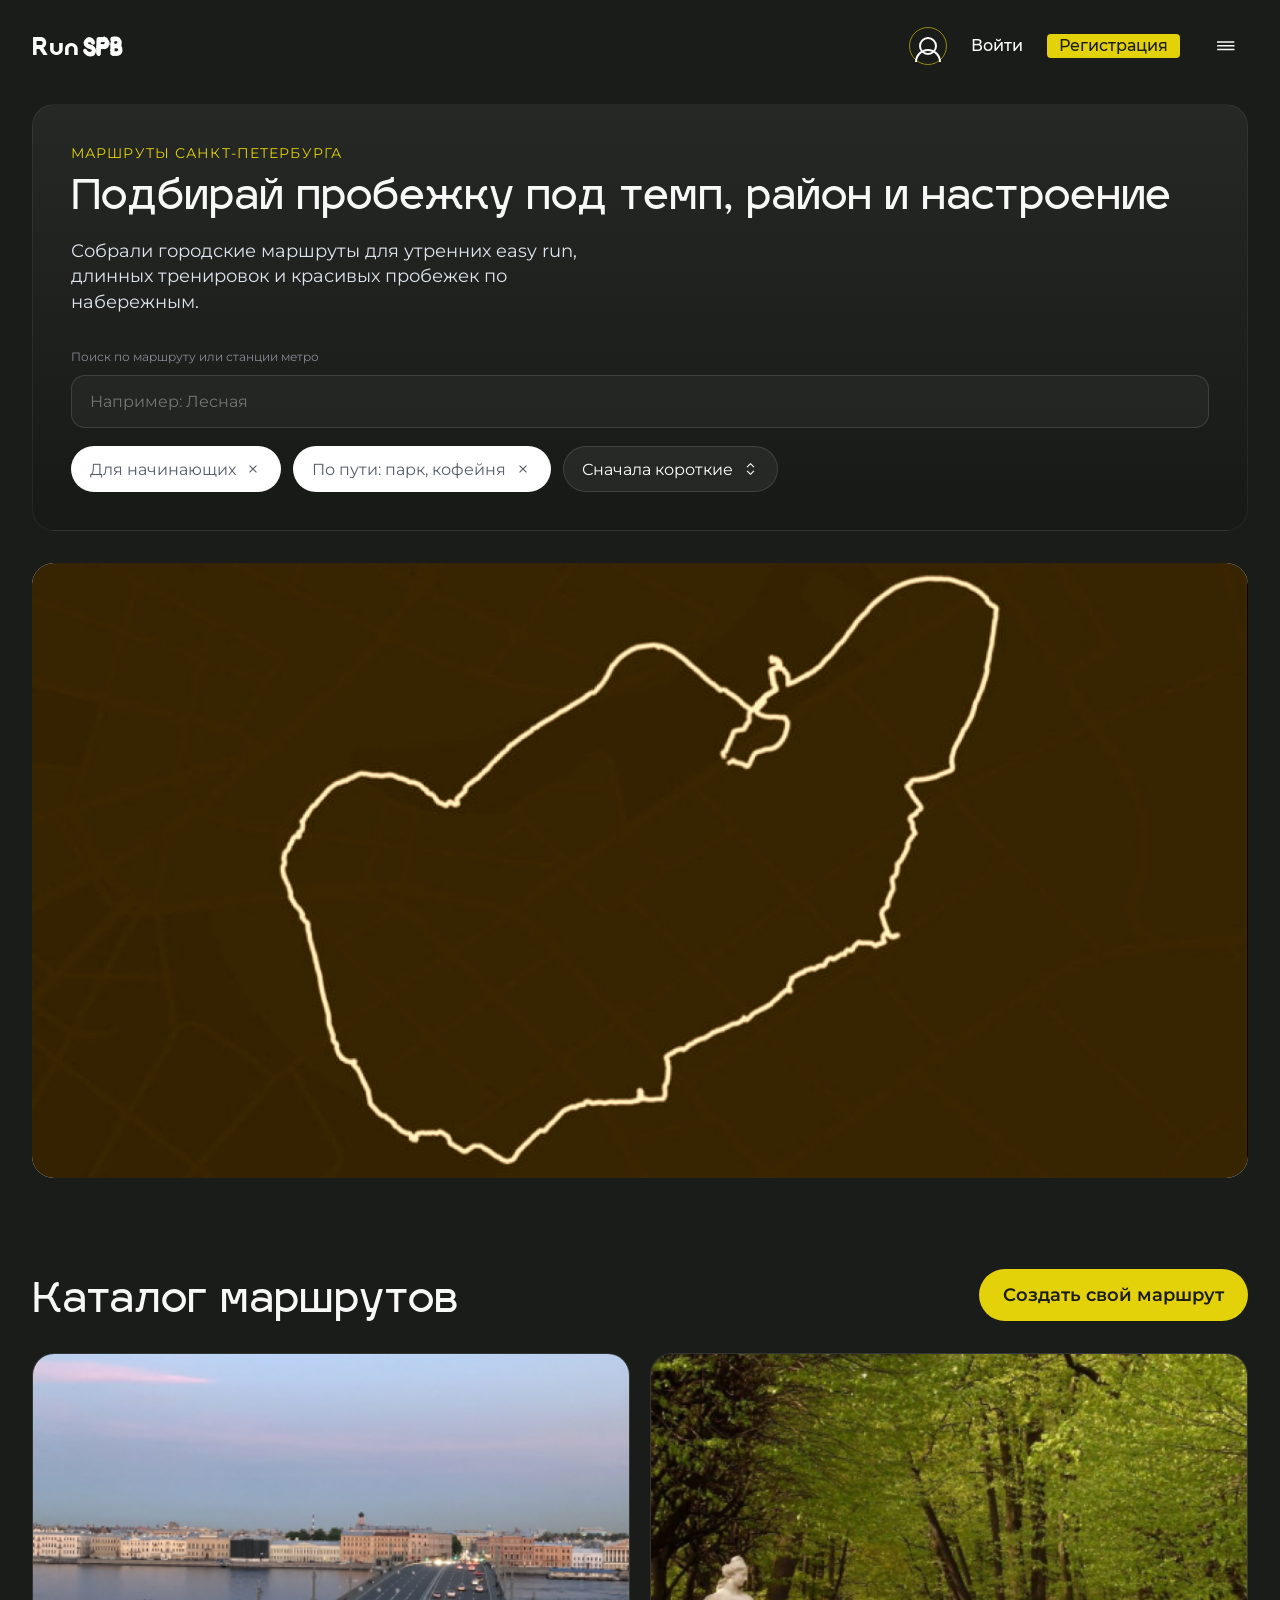
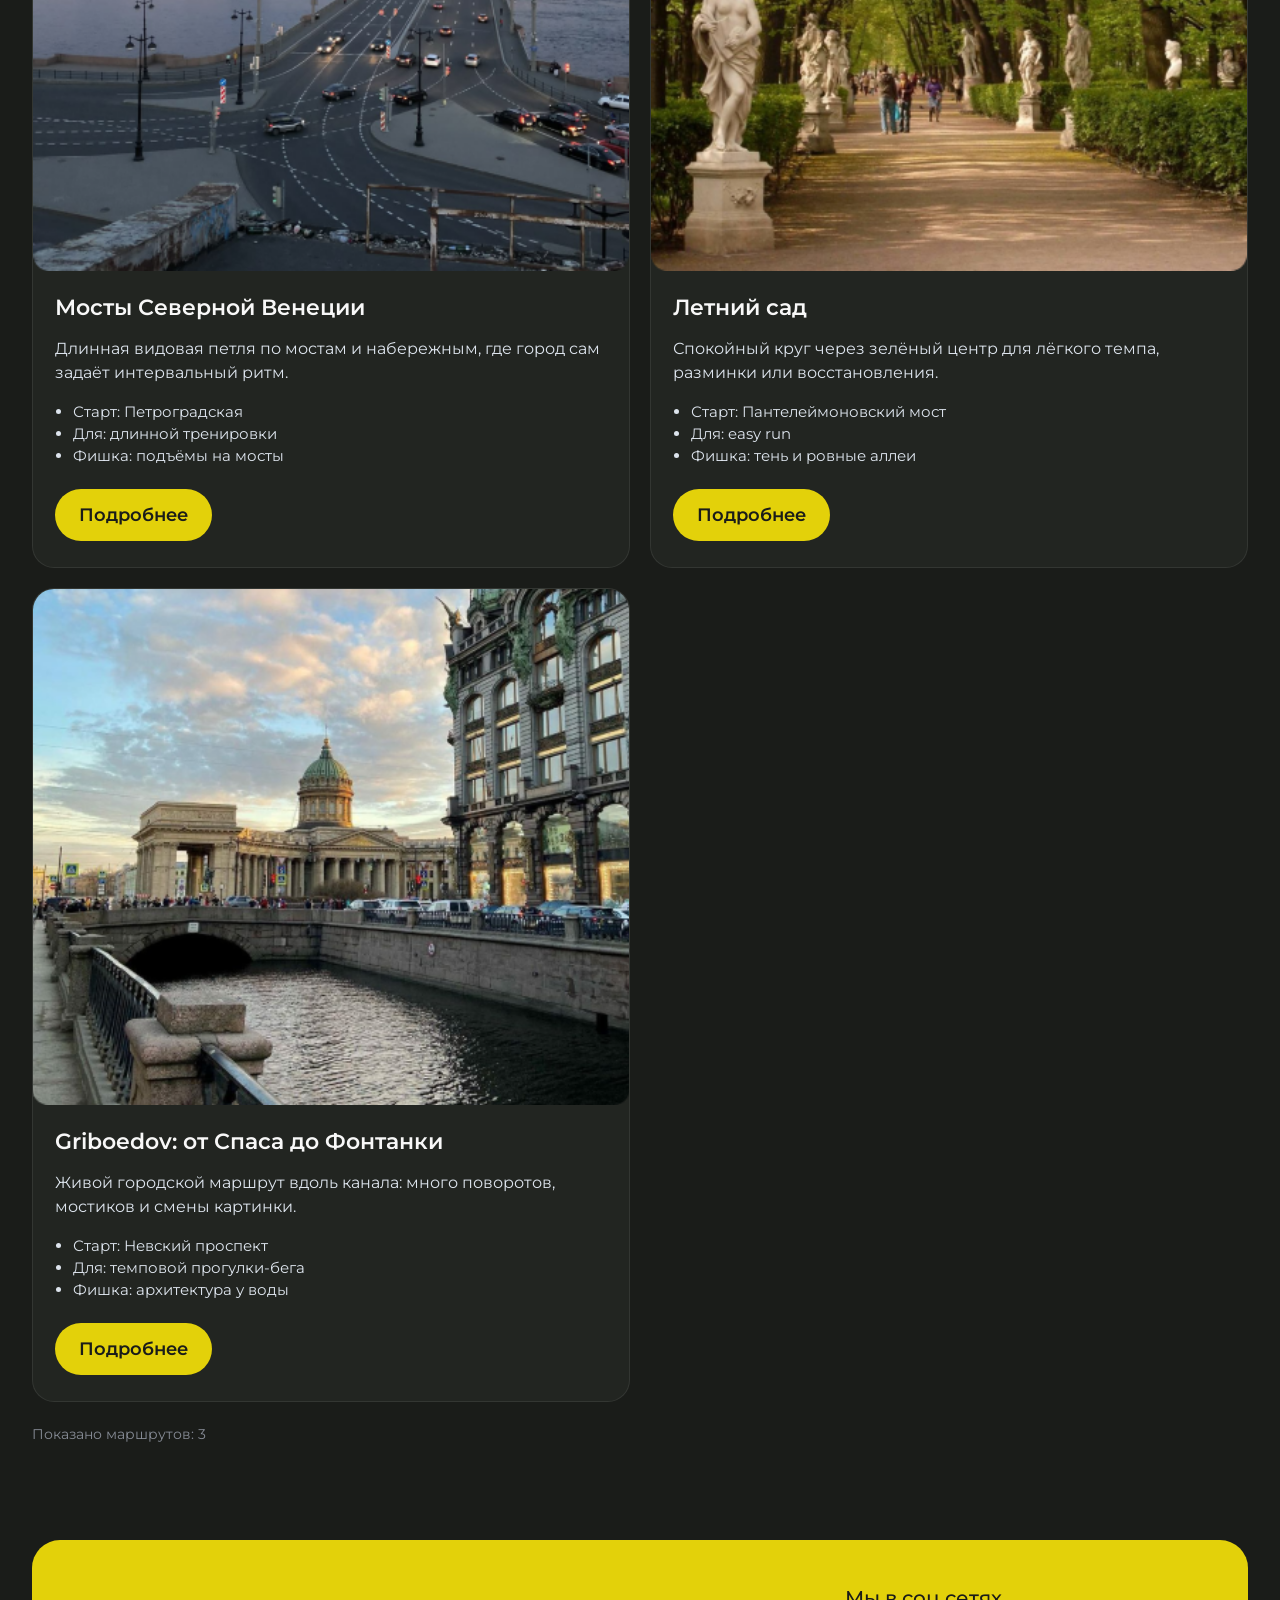
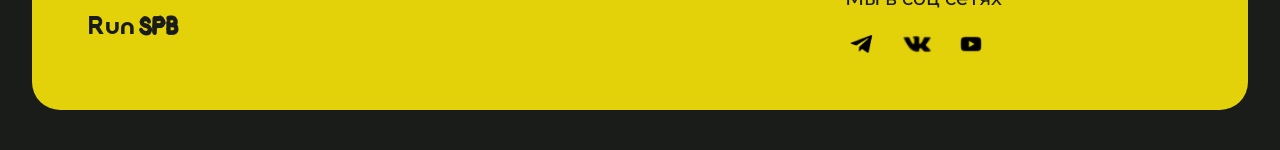
==== commit b43f3353: "Update navigation and events page" ====
--- a/Маршрут/index.html
+++ b/Маршрут/index.html
@@ -13,16 +13,24 @@
     <header class="site-header">
       <a class="brand brand-header" href="../Главная страница/page1.html" aria-label="На главную">
         <span class="brand-run">Run</span><span class="brand-spb">SPB</span>
-      </a>
-
+      </a>
+
+      <nav class="desktop-nav" aria-label="Основная навигация">
+        <a class="profile-link" href="../Профиль/profile.html" aria-label="Профиль">
+          <span class="profile-icon" aria-hidden="true"></span>
+        </a>
+        <a class="auth-link login-button" href="../Страница входа/page2.html">Войти</a>
+        <a class="register-chip" href="../Страница входа/page2.html">Регистрация</a>
+      </nav>
+
       <button class="burger-button" type="button" aria-label="Открыть меню" aria-expanded="false" aria-controls="mobile-menu">
         <img class="burger-icon" src="icon-burger0.svg" alt="">
       </button>
 
       <div class="mobile-menu" id="mobile-menu" hidden>
         <a class="mobile-menu-link" href="../Главная страница/page1.html">Главная</a>
-        <a class="mobile-menu-link" href="../Страница входа/page2.html">Войти</a>
-        <a class="mobile-menu-link mobile-menu-link-primary" href="../Страница входа/page2.html">Регистрация</a>
+        <a class="mobile-menu-link" href="./index.html">Маршруты</a>
+        <a class="mobile-menu-link" href="../Мероприятия/index.html">Мероприятия</a>
       </div>
     </header>
 
@@ -65,51 +73,48 @@
 
       <section class="routes-section" aria-labelledby="routes-title">
         <div class="section-head">
-          <h2 class="section-title" id="routes-title">Лучшие маршруты</h2>
+          <h2 class="section-title" id="routes-title">Каталог маршрутов</h2>
           <a class="create-route-button" href="../Страница входа/page2.html">Создать свой маршрут</a>
         </div>
 
         <div class="route-grid" id="route-grid">
-          <article class="route-card" data-route-id="bridges-north-venice" data-name="Мосты Северной Венеции" data-distance="10" data-distance-group="long" data-location="Петроградская" data-metro="Петроградская Горьковская Спортивная" data-tag="bridges coffee sunrise" data-level="Повышенная">
+          <article class="route-card" data-route-id="bridges-north-venice" data-name="Мосты Северной Венеции" data-distance="10" data-distance-group="long" data-location="Петроградская" data-metro="Петроградская Горьковская Спортивная" data-tag="bridges coffee sunrise" data-level="Повышенная" data-modal-description="Маршрут для длинной городской тренировки: сначала спокойный разгон на Петроградской стороне, затем серия мостов и набережных с заметной сменой темпа." data-route-feel="Ритм: волнами, с короткими подъёмами на мосты и открытыми прямыми вдоль воды" data-cover="Покрытие: асфальт, гранитные набережные, несколько лестниц и оживлённых переходов" data-best-time="Лучшее время: раннее утро или вечер, когда меньше туристического потока" data-landmarks="Ориентиры: Биржевой мост, Стрелка Васильевского острова, Троицкий мост" data-profile-note="Длинный видовой маршрут для дней, когда хочется набрать объём и потренировать подъёмы. Удобнее выходить утром или вечером.">
             <img class="route-image" src="image-390.png" alt="Вид на мосты">
             <div class="route-body">
               <h3 class="route-name">Мосты Северной Венеции</h3>
-              <p class="route-copy">Идеальный маршрут для бега с панорамами города, сменой рельефа и мостами как естественными интервалами.</p>
+              <p class="route-copy">Длинная видовая петля по мостам и набережным, где город сам задаёт интервальный ритм.</p>
               <ul class="route-meta">
-                <li>Дистанция: 10 км</li>
-                <li>Сложность: повышенная</li>
                 <li>Старт: Петроградская</li>
-                <li>Метро рядом: Петроградская, Горьковская</li>
+                <li>Для: длинной тренировки</li>
+                <li>Фишка: подъёмы на мосты</li>
               </ul>
               <button class="route-button" type="button">Подробнее</button>
             </div>
           </article>
 
-          <article class="route-card" data-route-id="summer-garden" data-name="Летний сад" data-distance="3.5" data-distance-group="short" data-location="Пантелеймоновский мост" data-metro="Чернышевская Гостиный двор Невский проспект" data-tag="park coffee easy" data-level="Легко">
+          <article class="route-card" data-route-id="summer-garden" data-name="Летний сад" data-distance="3.5" data-distance-group="short" data-location="Пантелеймоновский мост" data-metro="Чернышевская Гостиный двор Невский проспект" data-tag="park coffee easy" data-level="Легко" data-modal-description="Короткий маршрут без лишней суеты: ровные аллеи помогают держать разговорный темп, а парк даёт тень и спокойный визуальный ритм." data-route-feel="Ритм: ровный easy run без резких ускорений" data-cover="Покрытие: парковые дорожки и асфальт вокруг сада" data-best-time="Лучшее время: утро в будний день или лёгкая восстановительная пробежка вечером" data-landmarks="Ориентиры: Пантелеймоновский мост, Михайловский замок, Марсово поле" data-profile-note="Короткий спокойный маршрут для восстановления, первой пробежки недели или разминки перед делами в центре.">
             <img class="route-image" src="image-400.png" alt="Аллея Летнего сада">
             <div class="route-body">
               <h3 class="route-name">Летний сад</h3>
-              <p class="route-copy">Ровные аллеи, тень деревьев и мягкий ритм пробежки, когда хочется бежать спокойно и красиво.</p>
+              <p class="route-copy">Спокойный круг через зелёный центр для лёгкого темпа, разминки или восстановления.</p>
               <ul class="route-meta">
-                <li>Дистанция: 3,5 км</li>
-                <li>Сложность: легко</li>
                 <li>Старт: Пантелеймоновский мост</li>
-                <li>Метро рядом: Чернышевская, Гостиный двор</li>
+                <li>Для: easy run</li>
+                <li>Фишка: тень и ровные аллеи</li>
               </ul>
               <button class="route-button" type="button">Подробнее</button>
             </div>
           </article>
 
-          <article class="route-card" data-route-id="griboedov-route" data-name="Griboedov: от Спаса до Фонтанки" data-distance="7" data-distance-group="medium" data-location="Невский проспект" data-metro="Невский проспект Гостиный двор Сенная площадь" data-tag="city bridges architecture" data-level="Средняя">
+          <article class="route-card" data-route-id="griboedov-route" data-name="Griboedov: от Спаса до Фонтанки" data-distance="7" data-distance-group="medium" data-location="Невский проспект" data-metro="Невский проспект Гостиный двор Сенная площадь" data-tag="city bridges architecture" data-level="Средняя" data-modal-description="Городской маршрут для тех, кому скучно бежать по прямой: канал постоянно меняет перспективу, а мостики и перекрёстки держат внимание." data-route-feel="Ритм: переменный, с частыми поворотами и короткими участками для ускорения" data-cover="Покрытие: асфальт, плитка у воды, несколько узких тротуаров" data-best-time="Лучшее время: до полудня или поздний вечер, когда центр свободнее" data-landmarks="Ориентиры: Спас на Крови, Казанский собор, Банковский мост, Фонтанка" data-profile-note="Средняя городская дистанция для бодрой пробежки по центру. Хороша, когда хочется архитектуры и смены картинки.">
             <img class="route-image" src="image-410.png" alt="Канал Грибоедова">
             <div class="route-body">
               <h3 class="route-name">Griboedov: от Спаса до Фонтанки</h3>
-              <p class="route-copy">Динамичный городской бег вдоль канала, где почти на каждом повороте открывается новый архитектурный ракурс.</p>
+              <p class="route-copy">Живой городской маршрут вдоль канала: много поворотов, мостиков и смены картинки.</p>
               <ul class="route-meta">
-                <li>Дистанция: 7 км</li>
-                <li>Сложность: средняя</li>
                 <li>Старт: Невский проспект</li>
-                <li>Метро рядом: Невский проспект, Гостиный двор</li>
+                <li>Для: темповой прогулки-бега</li>
+                <li>Фишка: архитектура у воды</li>
               </ul>
               <button class="route-button" type="button">Подробнее</button>
             </div>
@@ -273,18 +278,20 @@
       const savedRoutes = profile && Array.isArray(profile.savedRoutes) ? profile.savedRoutes : [];
 
       modalTitle.textContent = card.dataset.name;
-      modalDescription.textContent = card.querySelector('.route-copy').textContent;
+      modalDescription.textContent = card.dataset.modalDescription || card.querySelector('.route-copy').textContent;
       modalMeta.innerHTML = '';
       saveRouteButton.textContent = savedRoutes.some((route) => route.id === card.dataset.routeId)
         ? 'Маршрут уже в профиле'
         : 'Сохранить маршрут в профиль';
 
       [
-        `Дистанция: ${card.dataset.distance} км`,
-        `Сложность: ${card.dataset.level}`,
-        `Старт: ${card.dataset.location}`,
-        `Метро рядом: ${card.dataset.metro}`
-      ].forEach((text) => {
+        `Дистанция и сложность: ${card.dataset.distance} км, ${card.dataset.level.toLowerCase()}`,
+        `Старт и метро: ${card.dataset.location}; рядом ${card.dataset.metro}`,
+        card.dataset.routeFeel,
+        card.dataset.cover,
+        card.dataset.bestTime,
+        card.dataset.landmarks
+      ].filter(Boolean).forEach((text) => {
         const item = document.createElement('li');
         item.textContent = text;
         modalMeta.appendChild(item);
@@ -325,7 +332,9 @@
           distance: activeRouteCard.dataset.distance,
           level: activeRouteCard.dataset.level,
           location: activeRouteCard.dataset.location,
-          metro: activeRouteCard.dataset.metro
+          metro: activeRouteCard.dataset.metro,
+          note: activeRouteCard.dataset.profileNote,
+          bestTime: activeRouteCard.dataset.bestTime
         });
       }
 
--- a/Маршрут/style.css
+++ b/Маршрут/style.css
@@ -75,13 +75,109 @@
   color: #1a1c19;
 }
 
+.main-nav,
+.header-actions,
+.desktop-nav {
+  display: flex;
+  align-items: center;
+  gap: 24px;
+}
+
+.main-nav,
+.desktop-nav {
+  margin-left: auto;
+}
+
+.nav-link,
+.header-link,
+.auth-link {
+  color: #ffffff;
+  font-family: var(--text-medium-web-font-family, "Montserrat-Medium", sans-serif);
+  font-size: var(--text-medium-web-font-size, 16px);
+  line-height: var(--text-medium-web-line-height, 24px);
+  font-weight: var(--text-medium-web-font-weight, 500);
+  transition: color 0.2s ease, background 0.2s ease;
+}
+
+.nav-link:hover,
+.nav-link:focus-visible,
+.header-link:hover,
+.header-link:focus-visible,
+.auth-link:hover,
+.auth-link:focus-visible {
+  color: #e3d10a;
+}
+
+.register-chip {
+  min-height: 24px;
+  padding: 0 12px;
+  border-radius: 4px;
+  background: #e3d10a;
+  color: #1a1c19;
+  display: inline-flex;
+  align-items: center;
+  justify-content: center;
+  font-family: var(--text-medium-web-font-family, "Montserrat-Medium", sans-serif);
+  font-size: var(--text-medium-web-font-size, 16px);
+  line-height: var(--text-medium-web-line-height, 24px);
+  font-weight: var(--text-medium-web-font-weight, 500);
+  transition: transform 0.2s ease, box-shadow 0.2s ease;
+}
+
+.register-chip:hover,
+.register-chip:focus-visible {
+  color: #1a1c19;
+  transform: translateY(-2px);
+  box-shadow: 0px 10px 24px rgba(227, 209, 10, 0.3);
+}
+
+.profile-link {
+  width: 38px;
+  height: 38px;
+  border-radius: 50%;
+  border: 1px solid rgba(227, 209, 10, 0.6);
+  color: #ffffff;
+  display: inline-flex;
+  align-items: center;
+  justify-content: center;
+  transition: background 0.2s ease, border-color 0.2s ease;
+}
+
+.profile-link:hover,
+.profile-link:focus-visible {
+  background: rgba(227, 209, 10, 0.14);
+  border-color: #e3d10a;
+}
+
+.profile-icon {
+  width: 18px;
+  height: 18px;
+  border-radius: 50%;
+  border: 2px solid currentColor;
+  position: relative;
+  display: inline-block;
+}
+
+.profile-icon::after {
+  content: "";
+  position: absolute;
+  left: 50%;
+  bottom: -9px;
+  width: 22px;
+  height: 11px;
+  border: 2px solid currentColor;
+  border-bottom: 0;
+  border-radius: 14px 14px 0 0;
+  transform: translateX(-50%);
+}
+
 .burger-button {
   display: inline-flex;
   width: 44px;
   height: 44px;
   align-items: center;
   justify-content: center;
-  margin-left: auto;
+  margin-left: 0;
 }
 
 .burger-icon {
@@ -113,8 +209,30 @@
 }
 
 .mobile-menu-link {
+  color: #ffffff;
+  font-family: var(--text-medium-web-font-family, "Montserrat-Medium", sans-serif);
+  font-size: var(--text-medium-web-font-size, 16px);
+  line-height: var(--text-medium-web-line-height, 24px);
+  font-weight: var(--text-medium-web-font-weight, 500);
   padding: 10px 12px;
   border-radius: 10px;
+}
+
+.mobile-menu-profile {
+  display: flex;
+  align-items: center;
+  gap: 12px;
+}
+
+.mobile-menu-profile .profile-icon {
+  width: 14px;
+  height: 14px;
+}
+
+.mobile-menu-profile .profile-icon::after {
+  width: 18px;
+  height: 9px;
+  bottom: -8px;
 }
 
 .mobile-menu-link:hover,
@@ -474,6 +592,12 @@
 }
 
 @media (max-width: 1100px) {
+  .main-nav,
+  .header-actions,
+  .desktop-nav {
+    display: none;
+  }
+
   .burger-button {
     display: inline-flex;
   }
